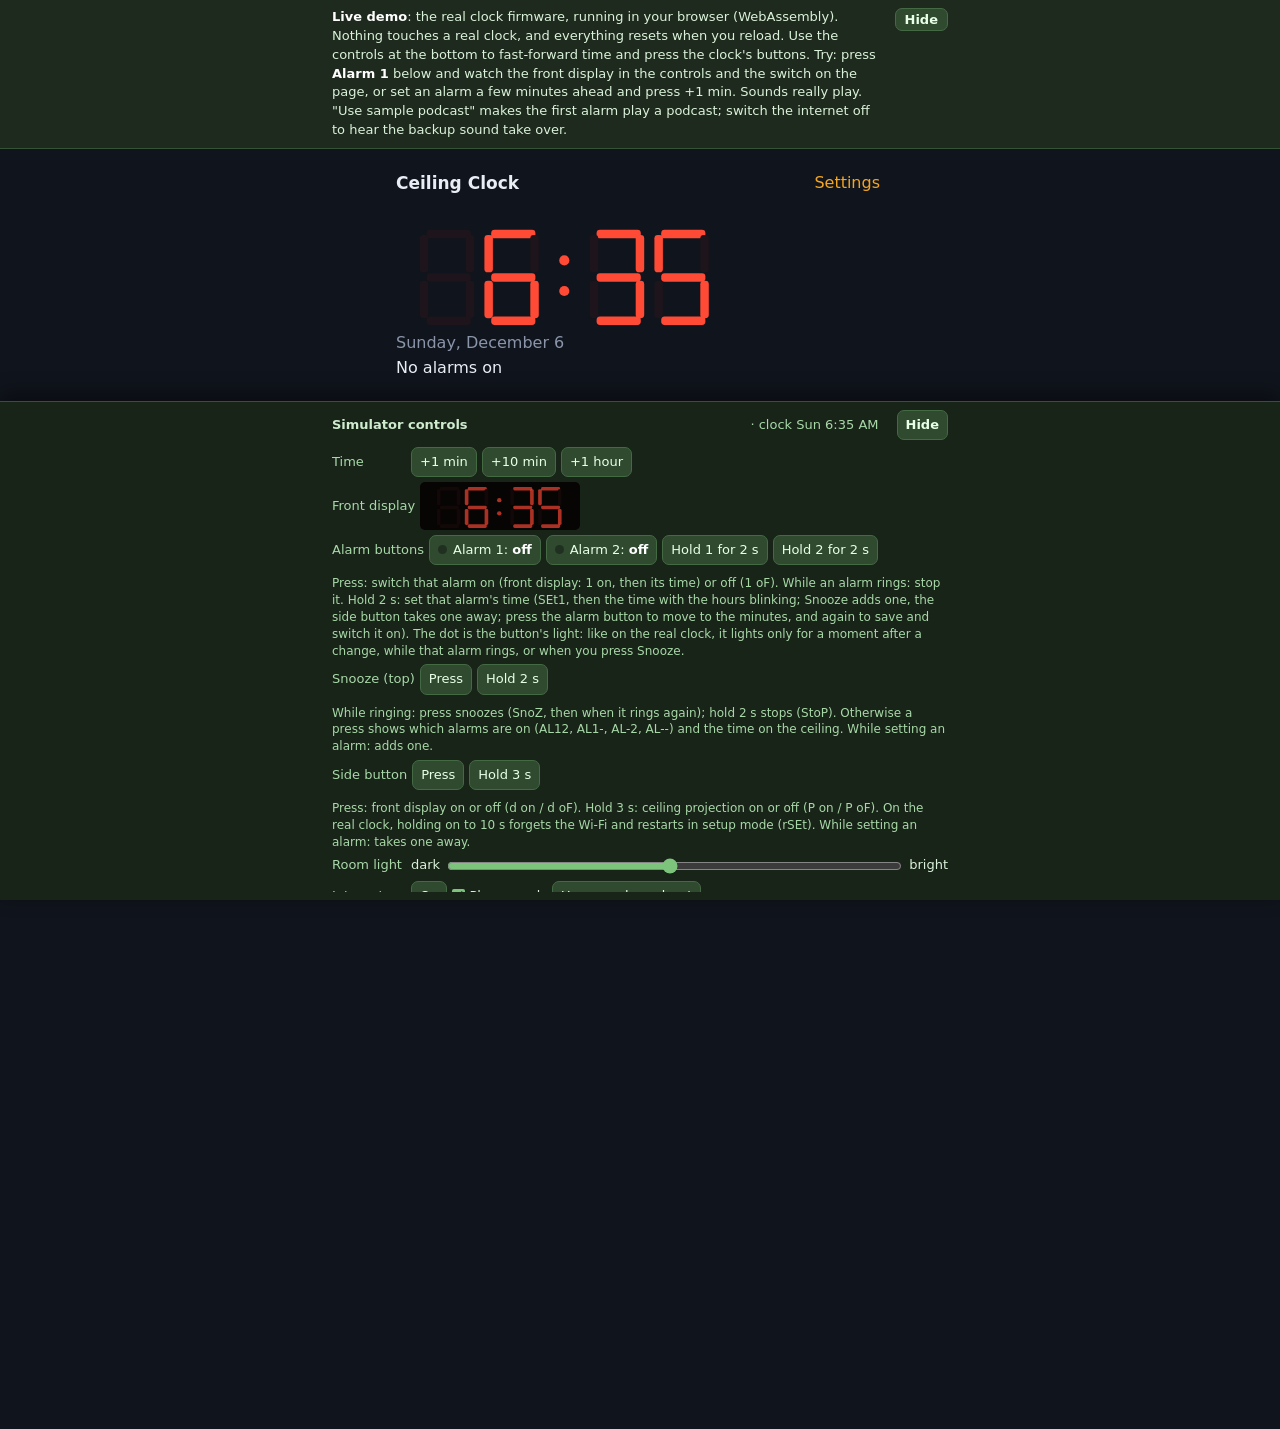
==== docs/demo/index.html @ aa8896cd "Firmware 2.4.0: set an alarm's time from the clock's buttons Hold an alarm button 2 s: "SEt1", then " ====
<!DOCTYPE html>
<html lang="en"><head><meta charset="utf-8">
<meta name="viewport" content="width=device-width,initial-scale=1,viewport-fit=cover">
<meta name="theme-color" content="#10141c">
<meta name="color-scheme" content="dark">
<meta name="darkreader-lock">
<title>Ceiling Clock (live demo)</title>
<style>
:root{color-scheme:dark;--bg:#10141c;--grp:#192030;--line:#273046;--fg:#e9edf4;--mut:#8b95aa;--on:#f5a524;--led:#ff4a35;--bad:#ff6b6b;--r:14px}
*{box-sizing:border-box}html{-webkit-text-size-adjust:100%}
body{margin:0;background:var(--bg);color:var(--fg);font:16px/1.45 system-ui,-apple-system,"Segoe UI",Roboto,sans-serif}
main{max-width:520px;margin:auto;padding:12px 16px 40px}
button,input,select{font:inherit;color:inherit}
button{cursor:pointer}
:focus-visible{outline:2px solid var(--on);outline-offset:2px}
[hidden]{display:none!important}
.top{display:flex;align-items:center;justify-content:space-between;min-height:44px}
.top h1{font-size:17px;font-weight:600;margin:0}
.link{background:none;border:0;color:var(--on);padding:10px 4px;font-size:16px}
.back{padding-left:0}
h2{font-size:15px;font-weight:500;color:var(--mut);margin:26px 4px 8px}
.grp{background:var(--grp);border-radius:var(--r);overflow:hidden}
.row{display:flex;align-items:center;gap:12px;padding:12px 16px;min-height:52px;border-top:1px solid var(--line)}
.row:first-child{border-top:0}
.row .grow{flex:1;min-width:0}
.row small{display:block;color:var(--mut);font-size:13px;margin-top:1px}
.tap{width:100%;text-align:left;background:none;border:0;border-top:1px solid var(--line)}
.grp>.tap:first-child{border-top:0}
.tap:active{background:#1f2738}
.note{color:var(--mut);font-size:13px;margin:8px 4px 0}
/* switch */
.sw{position:relative;width:51px;height:31px;flex:none}
.sw input{position:absolute;inset:0;opacity:0;margin:0;cursor:pointer;z-index:1}
.sw i{position:absolute;inset:0;border-radius:31px;background:#3a4357;transition:background .15s}
.sw i::after{content:"";position:absolute;left:2px;top:2px;width:27px;height:27px;border-radius:50%;background:#fff;transition:transform .15s}
.sw input:checked+i{background:var(--on)}.sw input:checked+i::after{transform:translateX(20px)}
.sw input:focus-visible+i{outline:2px solid var(--on);outline-offset:2px}
/* hero */
.hero{padding:18px 0 4px}
#face{display:block;width:100%;max-width:340px;height:auto}
#date{color:var(--mut);margin-top:6px}
#nextLine{margin-top:2px}
#warn{color:var(--bad);font-size:14px;margin-top:6px}
/* alarm list */
.al .t{font-size:30px;font-weight:300;font-variant-numeric:tabular-nums;letter-spacing:-.5px;line-height:1.1}
.al .t span{font-size:15px;margin-left:3px;color:var(--mut)}
.al.off .t,.al.off .lbl{color:var(--mut)}
.btn-tag{display:inline-block;font-size:12px;border:1px solid var(--line);border-radius:6px;padding:0 5px;margin-left:6px;color:var(--mut)}
.add{width:100%;margin-top:10px;padding:13px;border:1px dashed var(--line);border-radius:var(--r);background:none;color:var(--on)}
/* ringing */
#ring{background:var(--on);color:#1a1205;border-radius:var(--r);padding:16px;margin-top:10px}
#ring b{display:block;font-size:20px}
#ring .acts{display:flex;gap:10px;margin-top:12px}
#ring button{flex:1;padding:14px;border:0;border-radius:10px;font-weight:600;font-size:17px}
#ring .snz{background:#1a1205;color:var(--on)}#ring .stp{background:#fff3dc;color:#1a1205}
/* editor + settings fields */
input[type=text],input[type=url],input[type=password],select,input[type=time]{background:#0f141e;border:1px solid var(--line);border-radius:10px;padding:9px 10px;min-width:0}
.row input[type=text],.row input[type=url],.row input[type=password]{flex:1}
.row select{max-width:60%}
#eTime{font-size:44px;font-weight:300;padding:6px 10px;width:100%;text-align:center;color-scheme:dark;font-variant-numeric:tabular-nums}
.days{display:flex;gap:6px;justify-content:space-between;width:100%}
.days button{flex:1;aspect-ratio:1;max-width:44px;border-radius:50%;border:1px solid var(--line);background:none;font-size:14px}
.days button.on{background:var(--on);border-color:var(--on);color:#1a1205;font-weight:600}
.chips{display:flex;gap:6px;flex-wrap:wrap;width:100%}
.chips button{flex:1;border:1px solid var(--line);background:none;border-radius:99px;padding:5px 6px;font-size:13px;color:var(--mut);white-space:nowrap}
.chips button.on{color:var(--fg);border-color:var(--mut)}
input[type=range]{flex:1;accent-color:var(--on);min-width:0}
.val{min-width:40px;text-align:right;color:var(--mut);font-variant-numeric:tabular-nums}
.pbtn{border:0;border-radius:10px;padding:9px 14px;background:#2a3346}
.danger{color:var(--bad)}
details>summary{list-style:none;cursor:pointer;padding:14px 16px;color:var(--on)}
details>summary::-webkit-details-marker{display:none}
details[open]>summary{border-bottom:1px solid var(--line)}
.prev{display:grid;grid-template-columns:1.4fr 1fr;gap:10px;padding:12px 16px}
.prev p{margin:0 0 4px;font-size:13px;color:var(--mut)}
.prev svg{display:block;width:100%;height:auto;border-radius:8px}
#toast{position:fixed;left:50%;bottom:20px;transform:translateX(-50%);background:#000c;color:#fff;padding:8px 14px;border-radius:10px;font-size:14px;opacity:0;transition:opacity .2s;pointer-events:none}
#toast.show{opacity:1}
@media (prefers-reduced-motion:reduce){*{transition:none!important}}
</style></head><body><main>

<!-- ============ home ============ -->
<section id="vHome">
 <div class="top"><h1>Ceiling Clock</h1><button class="link" onclick="go('settings')">Settings</button></div>
 <div id="ring" hidden><b id="ringTxt">Alarm</b><span id="ringSub"></span>
  <div class="acts"><button class="snz" id="bSnz" onclick="act('snooze')">Snooze</button><button class="stp" onclick="act('dismiss')">Stop</button></div></div>
 <div class="hero">
  <svg id="face" viewBox="0 0 200 60" role="img" aria-label="Current time"></svg>
  <div id="date"></div>
  <div id="nextLine"></div>
  <div id="warn" hidden></div>
 </div>
 <h2>Alarms</h2>
 <div class="grp" id="alarms"></div>
 <button class="add" onclick="addAlarm()">Add alarm</button>
 <p class="note">The two alarm buttons on the clock switch alarms 1 and 2 on and off.</p>
 <h2>Displays</h2>
 <div class="grp">
  <div class="row"><div class="grow">Front display<small id="fSub"></small></div><label class="sw"><input type="checkbox" id="tFront" onchange="toggleDisp('front',this.checked)" aria-label="Front display"><i></i></label></div>
  <div class="row"><div class="grow">Ceiling projection<small id="pSub"></small></div><label class="sw"><input type="checkbox" id="tProj" onchange="toggleDisp('proj',this.checked)" aria-label="Ceiling projection"><i></i></label></div>
 </div>
</section>

<!-- ============ one alarm ============ -->
<section id="vAlarm" hidden>
 <div class="top"><button class="link back" onclick="go('')">‹ Alarms</button><button class="link" onclick="go('')">Done</button></div>
 <input type="time" id="eTime" aria-label="Alarm time">
 <p class="note" id="eBtn"></p>
 <h2>Repeat</h2>
 <div class="grp"><div class="row"><div class="days" id="eDays"></div></div>
  <div class="row"><div class="chips" id="eChips"></div></div></div>
 <h2>Alarm</h2>
 <div class="grp">
  <div class="row"><div class="grow">On</div><label class="sw"><input type="checkbox" id="eOn" aria-label="Alarm on"><i></i></label></div>
  <div class="row"><span>Name</span><input type="text" id="eLabel" maxlength="40"></div>
  <div class="row"><span>Sound</span><select id="eSound" class="grow" style="max-width:none"></select></div>
  <input type="file" id="eUp" accept=".mp3,.wav,.m4a,.aac,.flac,.ogg,.opus" hidden>
  <div class="row" id="eStreamRow" hidden><input type="url" id="eStream" placeholder="Paste a radio, MP3 or podcast link"></div>
  <div class="row" id="eBackRow" hidden><div class="grow">Backup sound<small>Rings if the link hasn't started after 25 seconds, or drops out. A podcast plays its newest episode.</small></div><select id="eBack"></select></div>
  <div class="row"><span>Volume</span><input type="range" id="eVol" min="6" max="21"><span class="val" id="eVolV"></span></div>
  <div class="row"><button class="pbtn" id="ePlay">Play</button><button class="pbtn" onclick="act('stop')">Stop</button><span class="grow"></span><button class="pbtn" id="eRing">Ring now</button></div>
 </div>
 <h2>More</h2>
 <div class="grp"><details id="eMore"><summary>Fade-in, snooze, how long it rings</summary>
  <div class="row"><span class="grow">Fade in over</span><select id="eRamp"></select></div>
  <div class="row"><span class="grow">Snooze for</span><select id="eSnooze"></select></div>
  <div class="row"><span class="grow">Stop ringing after</span><select id="eMax"></select></div>
  <div class="row"><div class="grow">Skip the next one<small>Then it carries on as usual</small></div><label class="sw"><input type="checkbox" id="eSkip" aria-label="Skip the next one"><i></i></label></div>
 </details></div>
 <div class="grp" style="margin-top:26px"><button class="row tap danger" onclick="delAlarm()">Delete alarm</button></div>
</section>

<!-- ============ settings ============ -->
<section id="vSettings" hidden>
 <div class="top"><button class="link back" onclick="go('')">‹ Clock</button><h1>Settings</h1><span style="width:60px"></span></div>

 <h2>Displays</h2>
 <div class="grp">
  <div class="row"><span class="grow">Front display</span><select id="sFMode"></select></div>
  <div class="row"><span>Day</span><input type="range" min="0" max="7" id="sFDay"><span class="val" id="sFDayV"></span></div>
  <div class="row"><span>Night</span><input type="range" min="0" max="7" id="sFNight"><span class="val" id="sFNightV"></span></div>
 </div>
 <div class="grp" style="margin-top:12px">
  <div class="row"><span class="grow">Ceiling projection</span><select id="sPMode"></select></div>
  <div class="row"><span>Day</span><input type="range" min="0" max="7" id="sPDay"><span class="val" id="sPDayV"></span></div>
  <div class="row"><span>Night</span><input type="range" min="0" max="7" id="sPNight"><span class="val" id="sPNightV"></span></div>
 </div>
 <div class="grp" style="margin-top:12px">
  <div class="row"><div class="grow">Light up while an alarm rings<small>Even if a display is switched off</small></div><label class="sw"><input type="checkbox" id="sShow" aria-label="Light up while an alarm rings"><i></i></label></div>
 </div>

 <h2>Ceiling picture</h2>
 <div class="grp">
  <div class="prev"><div><p>On the ceiling</p><svg id="ceil" viewBox="0 0 336 192"></svg></div><div><p>Projector display</p><svg id="modSvg" viewBox="0 0 200 60"></svg></div></div>
  <div class="row"><span class="grow">Mirror left to right</span><label class="sw"><input type="checkbox" id="sMx" aria-label="Mirror left to right"><i></i></label></div>
  <div class="row"><span class="grow">Mirror top to bottom</span><label class="sw"><input type="checkbox" id="sMy" aria-label="Mirror top to bottom"><i></i></label></div>
  <div class="row"><span class="grow">Turn upside down</span><label class="sw"><input type="checkbox" id="sUd" aria-label="Turn upside down"><i></i></label></div>
  <button class="row tap" onclick="act('peek')" style="color:var(--on)">Show the ceiling time for 15 seconds</button>
 </div>
 <p class="note">The lens and mirror flip the picture. Change these until the time reads right from your pillow.</p>

 <h2>Night</h2>
 <div class="grp">
  <div class="row"><span class="grow">From</span><input type="time" id="sNStart"></div>
  <div class="row"><span class="grow">Until</span><input type="time" id="sNEnd"></div>
  <div class="row"><div class="grow">Also when the room is dark<small id="sLdrNow"></small></div><label class="sw"><input type="checkbox" id="sLdr" aria-label="Also when the room is dark"><i></i></label></div>
  <div class="row" id="sLdrRow"><span>Dark below</span><input type="range" min="0" max="4095" step="25" id="sLdrT"><span class="val" id="sLdrTV"></span></div>
 </div>
 <p class="note">At night the displays and the alarm buttons' lights use their night brightness.</p>

 <h2>Sounds</h2>
 <div class="grp" id="sounds"></div>
 <div class="grp" style="margin-top:12px"><label class="row tap" style="color:var(--on);cursor:pointer">Upload a sound (MP3 or WAV)<input type="file" id="upfile" accept=".mp3,.wav,.m4a,.aac,.flac,.ogg,.opus" hidden onchange="upload()"></label></div>
 <p class="note" id="fs"></p>

 <h2>Time</h2>
 <div class="grp">
  <div class="row"><span class="grow">24-hour clock</span><label class="sw"><input type="checkbox" id="sH24" aria-label="24-hour clock"><i></i></label></div>
  <div class="row"><span>Time zone</span><select id="sTz" class="grow"></select></div>
  <div class="row" id="sTzRow" hidden><input type="text" id="sTzCustom" placeholder="POSIX time zone, e.g. CST6CDT,M3.2.0,M11.1.0"></div>
  <div class="row"><span>Time server</span><input type="text" id="sNtp"></div>
  <button class="row tap" onclick="act('resync').then(()=>toast('Syncing time'))" style="color:var(--on)">Sync the time now</button>
 </div>

 <h2>Buttons on the clock</h2>
 <div class="grp">
  <div class="row"><div class="grow">Alarm 1 and Alarm 2<small>Press: switch that alarm on (the front display shows "1 on", then its time, and the button lights for a moment) or off ("1 oF", two blinks). While an alarm rings, either one stops it. Hold 2 s to set that alarm's time: "SEt1", then the time (24-hour) with the hours blinking. Snooze adds one, the side button takes one away (hold to go faster). Press the alarm button to move to the minutes, and again to save; that also switches the alarm on. Leave it 30 s to keep the old time ("CAnC").</small></div></div>
  <div class="row"><div class="grow">Snooze (top)<small>While ringing: press to snooze ("SnoZ", then when it rings again); hold 2 s to stop ("StoP"). Otherwise: shows which alarms are on ("AL12" both, "AL1-" only alarm 1, "AL--" none), lights their buttons, and shows the time on the ceiling for 15 s. While setting an alarm: adds one.</small></div></div>
  <div class="row"><div class="grow">Side button<small>Press: front display on or off ("d on" / "d oF"). Hold 3 s: ceiling projection on or off ("P on" / "P oF"). Keep holding to 10 s: forget the Wi-Fi and restart in setup mode ("rSEt"). While setting an alarm: takes one away.</small></div></div>
  <div class="row"><div class="grow">Messages<small>Changes made on this page show on the front display too, so the clock always says what just happened.</small></div></div>
 </div>

 <h2>Security and updates</h2>
 <div class="grp">
  <div class="row"><span>Password</span><input type="password" id="sPw" placeholder="None" autocomplete="new-password"></div>
  <label class="row tap" style="color:var(--on);cursor:pointer">Update firmware (.bin file)<input type="file" id="fwfile" accept=".bin" hidden onchange="fwUpdate()"></label>
 </div>
 <p class="note">With a password set, the page asks for user name admin and that password.</p>
 <p class="note" id="sys"></p>
</section>
</main><div id="toast" role="status"></div>
<script src="sim.js?v=15"></script>
<script>
const $=id=>document.getElementById(id);let C=null,S=[],ST=null,cur=-1;
const DN=['S','M','T','W','T','F','S'],DNL=['Sun','Mon','Tue','Wed','Thu','Fri','Sat'];
const MODES=[[0,'Always'],[2,'Only at night'],[3,'Only in daytime'],[1,'Off']];
const TZ=[['Eastern (US)','EST5EDT,M3.2.0,M11.1.0'],['Central (US)','CST6CDT,M3.2.0,M11.1.0'],['Mountain (US)','MST7MDT,M3.2.0,M11.1.0'],['Arizona','MST7'],
 ['Pacific (US)','PST8PDT,M3.2.0,M11.1.0'],['Alaska','AKST9AKDT,M3.2.0,M11.1.0'],['Hawaii','HST10'],['UK and Ireland','GMT0BST,M3.5.0/1,M10.5.0'],
 ['Central Europe','CET-1CEST,M3.5.0,M10.5.0/3'],['Eastern Europe','EET-2EEST,M3.5.0/3,M10.5.0/4'],['UTC','UTC0']];
let tt;const toast=t=>{const e=$('toast');e.textContent=t;e.classList.add('show');clearTimeout(tt);tt=setTimeout(()=>e.classList.remove('show'),2200)};
const hm=m=>String(Math.floor(m/60)).padStart(2,'0')+':'+String(m%60).padStart(2,'0');
const mh=s=>{const[a,b]=(s||'0:0').split(':');return(+a)*60+(+b)};
const esc=s=>String(s).replace(/[&<>"]/g,c=>({'&':'&amp;','<':'&lt;','>':'&gt;','"':'&quot;'}[c]));
async function act(d,extra=''){await fetch('/api/action?do='+d+extra,{method:'POST'});poll()}
function clock12(h,m){if(C&&C.hour24)return[hm(h*60+m),''];return[(h%12||12)+':'+String(m).padStart(2,'0'),h<12?'AM':'PM']}
function fmtWhen(ep){const d=new Date(ep*1000),n=new Date(ST?ST.now*1000:Date.now()),t=clock12(d.getHours(),d.getMinutes()).join(' ').trim();
 const days=Math.round((new Date(d.getFullYear(),d.getMonth(),d.getDate())-new Date(n.getFullYear(),n.getMonth(),n.getDate()))/864e5);
 return (days==0?'today':days==1?'tomorrow':DNL[d.getDay()])+' at '+t}
function daysText(a){const d=a.days;if(!d)return'Once';if(d==127)return'Every day';if(d==62)return'Weekdays';if(d==65)return'Weekends';
 return DNL.filter((_,b)=>d>>b&1).join(', ')}

// ---- 7-segment drawing (TM1637 bit order; bit 0x80 of digit 1 is the colon)
const SEG=[0x3F,0x06,0x5B,0x4F,0x66,0x6D,0x7D,0x07,0x7F,0x6F];
function segDigit(x,m,col,off){const P=[[4,0,26,5],[27,3,5,22],[27,30,5,22],[4,51,26,5],[0,30,5,22],[0,3,5,22],[4,25.5,26,5]];
 return P.map((p,i)=>`<rect x="${x+p[0]}" y="${4+p[1]}" width="${p[2]}" height="${p[3]}" rx="2" fill="${(m>>i)&1?col:off}"/>`).join('')}
function segs4(g,col,off,bg){return `<rect width="200" height="60" rx="6" fill="${bg}"/>`+segDigit(14,g[0],col,off)+segDigit(52,g[1],col,off)+
 `<circle cx="99" cy="22" r="3" fill="${g[1]&0x80?col:off}"/><circle cx="99" cy="40" r="3" fill="${g[1]&0x80?col:off}"/>`+segDigit(114,g[2],col,off)+segDigit(152,g[3],col,off)}
function timeSegs(s){if(!s.timeValid)return[0x40,0xC0,0x40,0x40];const d=new Date(s.now*1000);let h=d.getHours(),m=d.getMinutes();const h24=C&&C.hour24;
 if(!h24){h%=12;if(!h)h=12}return[(h24||h>=10)?SEG[Math.floor(h/10)]:0,SEG[h%10]|0x80,SEG[Math.floor(m/10)],SEG[m%10]]}
function drawCeil(s){const lv=s.live||{},on=lv.projOn,a=0.3+0.7*(lv.projBright||0)/7,col=`rgba(255,74,53,${a})`;
 const t=(lv.timeSegs||[0,0,0,0]).slice();if(s.timeValid)t[1]|=0x80;
 $('ceil').innerHTML='<rect width="336" height="192" rx="8" fill="#07090e"/>'+(on?`<g transform="translate(18,46) scale(1.5)" style="filter:blur(1.2px)">${segs4(t,col,'rgba(0,0,0,0)','rgba(0,0,0,0)')}</g>`:
  '<text x="168" y="100" fill="#4a5266" font-size="16" text-anchor="middle" font-family="system-ui">Projection off</text>');
 $('modSvg').innerHTML=segs4(on?(lv.projSegs||[0,0,0,0]):[0,0,0,0],`rgba(255,74,53,${a})`,'#2a0f0d','#0b0708')}

// ---- screens
function go(v){location.hash=v}
function route(){const h=location.hash.slice(1);const m=h.match(/^alarm\/(\d+)$/);
 $('vHome').hidden=!!h;$('vSettings').hidden=h!='settings';$('vAlarm').hidden=!m;
 if(m&&C&&C.alarms[+m[1]]){cur=+m[1];fillEditor()}else{cur=-1;if(m)go('')}
 if(h=='settings'&&C)fillSettings();if(!h&&C)renderHome();window.scrollTo(0,0)}
window.addEventListener('hashchange',route);

// ---- saving: every change goes to the clock a moment later
let saveT=null,busy=0;
function saveSoon(){clearTimeout(saveT);saveT=setTimeout(saveNow,400)}
async function saveNow(){clearTimeout(saveT);saveT=null;busy++;
 try{const r=await fetch('/api/config',{method:'POST',headers:{'Content-Type':'application/json'},body:JSON.stringify(C)});
  if(!r.ok){toast('Not saved: the clock didn\'t answer');return}
  const n=await r.json();if(!saveT&&busy==1)C=n;toast('Saved')}
 catch(e){toast('Not saved: the clock didn\'t answer')}finally{busy--}}

// ---- home
function renderHome(){
 $('alarms').innerHTML=C.alarms.map((a,i)=>{const[t,ap]=clock12(a.hour,a.minute);
  return `<div class="row al ${a.enabled?'':'off'}"><button class="grow" style="background:none;border:0;text-align:left;padding:0" onclick="go('alarm/${i}')" aria-label="Edit ${esc(a.label)}">
  <div class="t">${t}<span>${ap}</span></div><small class="lbl">${a.label&&a.label!='Alarm'&&a.label!=daysText(a)?esc(a.label)+' · ':''}${daysText(a)}${a.skipNext&&a.enabled?' · skipping the next one':''}${i<2?`<span class="btn-tag">button ${i+1}</span>`:''}</small></button>
  <label class="sw"><input type="checkbox" ${a.enabled?'checked':''} onchange="setOn(${i},this.checked)" aria-label="${esc(a.label)} on"><i></i></label></div>`}).join('')
  ||'<div class="row"><span class="grow" style="color:var(--mut)">No alarms yet.</span></div>';
 dispRow('front','tFront','fSub');dispRow('proj','tProj','pSub')}
function dispRow(k,id,sub){const m=C[k].mode;$(id).checked=m!=1;$(sub).textContent=MODES.find(x=>x[0]==m)[1]}
function setOn(i,v){C.alarms[i].enabled=v;if(v)C.alarms[i].skipNext=false;renderHome();saveNow()}
async function toggleDisp(k,v){const m=C[k].mode;if((m!=1)!=v){await act(k=='front'?'front':'proj');C=await(await fetch('/api/config')).json();renderHome()}}
function addAlarm(){if(C.alarms.length>=8)return toast('The clock holds up to 8 alarms');
 C.alarms.push({enabled:true,hour:7,minute:0,days:62,skipNext:false,label:'Alarm',sound:'/sounds/beep.wav',stream:'',volume:12,rampSec:60,snoozeMin:9,maxRingMin:30});
 saveNow();go('alarm/'+(C.alarms.length-1))}

// ---- alarm editor
const RAMP=[[0,'No fade-in'],[30,'30 seconds'],[60,'1 minute'],[120,'2 minutes'],[300,'5 minutes'],[600,'10 minutes']];
const SNZ=[5,7,9,10,15,20,30].map(m=>[m,m+' minutes']),MAXR=[[5,'5 minutes'],[10,'10 minutes'],[15,'15 minutes'],[30,'30 minutes'],[60,'1 hour']];
function opts(list,val){if(!list.some(x=>x[0]==val))list=[...list,[val,val+'']].sort((a,b)=>a[0]-b[0]);return list.map(x=>`<option value="${x[0]}" ${x[0]==val?'selected':''}>${x[1]}</option>`).join('')}
const STREAM='stream:',UPLOAD='upload:',UPOPT=`<option value="upload:">Upload a sound…</option>`;let streamMode=false,lastStream='',upFor=null;
function soundOpts(sel){return S.map(x=>`<option ${x.path==sel?'selected':''} value="${esc(x.path)}">${esc(x.path.replace('/sounds/','').replace(/\.[^.]+$/,''))}</option>`).join('')}
function fillEditor(){const a=C.alarms[cur];
 $('eTime').value=hm(a.hour*60+a.minute);$('eOn').checked=a.enabled;$('eLabel').value=a.label;
 streamMode=!!a.stream;lastStream=a.stream||'';
 $('eSound').innerHTML=soundOpts(streamMode?'':a.sound)+`<option value="${STREAM}" ${streamMode?'selected':''}>Internet radio or podcast…</option>`+UPOPT;
 $('eBack').innerHTML=soundOpts(a.sound)+UPOPT;showStream();$('eVol').value=a.volume;$('eVolV').textContent=Math.round(a.volume/21*100)+'%';
 $('eStream').value=a.stream||'';
 $('eRamp').innerHTML=opts(RAMP,a.rampSec);$('eSnooze').innerHTML=opts(SNZ,a.snoozeMin);$('eMax').innerHTML=opts(MAXR,a.maxRingMin);
 $('eSkip').checked=a.skipNext;$('eMore').open=false;
 $('eBtn').textContent=cur<2?'Alarm button '+(cur+1)+' on the clock switches this alarm on and off.':'';
 drawDays()}
function drawDays(){const a=C.alarms[cur];
 $('eDays').innerHTML=DN.map((n,b)=>`<button class="${a.days>>b&1?'on':''}" aria-pressed="${!!(a.days>>b&1)}" aria-label="${DNL[b]}" onclick="C.alarms[cur].days^=${1<<b};drawDays();saveSoon()">${n}</button>`).join('');
 $('eChips').innerHTML=[[62,'Weekdays'],[65,'Weekends'],[127,'Every day'],[0,'Once']].map(([d,n])=>`<button class="${a.days==d?'on':''}" onclick="C.alarms[cur].days=${d};drawDays();saveSoon()">${n}</button>`).join('')}
function ed(id,fn,ev='change'){$(id).addEventListener(ev,e=>{if(cur<0)return;fn(C.alarms[cur],e.target);saveSoon()})}
ed('eTime',(a,t)=>{const m=mh(t.value);a.hour=Math.floor(m/60);a.minute=m%60});
ed('eOn',(a,t)=>{a.enabled=t.checked});
ed('eLabel',(a,t)=>{a.label=t.value.trim()||'Alarm'});
function showStream(){$('eStreamRow').hidden=!streamMode;$('eBackRow').hidden=!streamMode}
// "Internet radio or podcast" in the Sound list: the link plays, and the sound file becomes the backup
ed('eSound',(a,t)=>{if(t.value==UPLOAD)return pickUpload('eSound');if(t.value==STREAM){streamMode=true;a.stream=lastStream;$('eStream').value=lastStream;showStream();if(!lastStream)$('eStream').focus()}
 else{streamMode=false;if(a.stream)lastStream=a.stream;a.stream='';a.sound=t.value;$('eBack').value=t.value;showStream()}});
ed('eBack',(a,t)=>{if(t.value==UPLOAD)return pickUpload('eBack');a.sound=t.value});
// "Upload a sound…" in either list: pick a file, send it to the clock, and use it there
function pickUpload(id){upFor=id;const a=C.alarms[cur];$(id).value=id=='eSound'&&streamMode?STREAM:a.sound;$('eUp').value='';$('eUp').click()}
$('eUp').addEventListener('change',async()=>{const f=$('eUp').files[0];if(!f||cur<0)return;const fd=new FormData();fd.append('file',f,f.name);toast('Uploading '+f.name+'…');
 const before=new Set(S.map(x=>x.path));const r=await fetch('/api/sounds',{method:'POST',body:fd});if(!r.ok){toast(await r.text());return}
 await loadSounds();const n=S.find(x=>!before.has(x.path))||S.find(x=>x.path.endsWith('/'+f.name));if(!n){toast('Uploaded, but it isn\'t in the list');return}
 const a=C.alarms[cur];a.sound=n.path;if(upFor=='eSound'){streamMode=false;if(a.stream)lastStream=a.stream;a.stream=''}
 fillEditor();toast('Uploaded '+f.name);saveSoon()});
ed('eVol',(a,t)=>{a.volume=+t.value;$('eVolV').textContent=Math.round(a.volume/21*100)+'%'},'input');
ed('eStream',(a,t)=>{a.stream=t.value.trim();lastStream=a.stream});
ed('eRamp',(a,t)=>{a.rampSec=+t.value});ed('eSnooze',(a,t)=>{a.snoozeMin=+t.value});ed('eMax',(a,t)=>{a.maxRingMin=+t.value});
ed('eSkip',(a,t)=>{a.skipNext=t.checked});
$('ePlay').onclick=()=>{const a=C.alarms[cur];act('test',(a.stream?'&stream='+encodeURIComponent(a.stream):'&sound='+encodeURIComponent(a.sound))+'&vol='+a.volume)};
$('eRing').onclick=async()=>{await saveNow();act('ring','&id='+cur)};
async function delAlarm(){if(!confirm('Delete this alarm?'))return;C.alarms.splice(cur,1);cur=-1;await saveNow();go('')}

// ---- settings
function fillSettings(){const mo=MODES.map(x=>`<option value="${x[0]}">${x[1]}</option>`).join('');
 $('sFMode').innerHTML=mo;$('sPMode').innerHTML=mo;$('sFMode').value=C.front.mode;$('sPMode').value=C.proj.mode;
 for(const[id,v]of[['sFDay',C.front.dayBright],['sFNight',C.front.nightBright],['sPDay',C.proj.dayBright],['sPNight',C.proj.nightBright]]){$(id).value=v;$(id+'V').textContent=v}
 $('sShow').checked=C.showOnAlarm;$('sMx').checked=C.projMirrorX;$('sMy').checked=C.projMirrorY;$('sUd').checked=C.projUpsideDown;
 $('sNStart').value=hm(C.nightStart);$('sNEnd').value=hm(C.nightEnd);$('sLdr').checked=C.useLdr;$('sLdrT').value=C.ldrThreshold;$('sLdrTV').textContent=C.ldrThreshold;$('sLdrRow').hidden=!C.useLdr;
 $('sH24').checked=C.hour24;$('sNtp').value=C.ntp;$('sPw').value=C.webPassword||'';
 const known=TZ.some(z=>z[1]==C.tz);$('sTz').innerHTML=TZ.map(z=>`<option value="${z[1]}">${z[0]}</option>`).join('')+'<option value="">Other…</option>';
 $('sTz').value=known?C.tz:'';$('sTzRow').hidden=known;$('sTzCustom').value=C.tz;renderSounds()}
function st(id,fn,ev='change'){$(id).addEventListener(ev,e=>{fn(e.target);saveSoon()})}
st('sFMode',t=>C.front.mode=+t.value);st('sPMode',t=>C.proj.mode=+t.value);
for(const[id,k,f]of[['sFDay','front','dayBright'],['sFNight','front','nightBright'],['sPDay','proj','dayBright'],['sPNight','proj','nightBright']])
 st(id,t=>{C[k][f]=+t.value;$(id+'V').textContent=t.value},'input');
st('sShow',t=>C.showOnAlarm=t.checked);st('sMx',t=>C.projMirrorX=t.checked);st('sMy',t=>C.projMirrorY=t.checked);st('sUd',t=>C.projUpsideDown=t.checked);
st('sNStart',t=>C.nightStart=mh(t.value));st('sNEnd',t=>C.nightEnd=mh(t.value));
st('sLdr',t=>{C.useLdr=t.checked;$('sLdrRow').hidden=!t.checked});st('sLdrT',t=>{C.ldrThreshold=+t.value;$('sLdrTV').textContent=t.value},'input');
st('sH24',t=>C.hour24=t.checked);st('sNtp',t=>C.ntp=t.value.trim()||'pool.ntp.org');st('sPw',t=>C.webPassword=t.value);
st('sTz',t=>{$('sTzRow').hidden=!!t.value;if(t.value)C.tz=t.value});st('sTzCustom',t=>{if(t.value.trim())C.tz=t.value.trim()});
function renderSounds(){$('sounds').innerHTML=S.map(x=>{const n=x.path.replace('/sounds/','');return `<div class="row"><div class="grow">${esc(n.replace(/\.[^.]+$/,''))}<small>${(x.size/1024).toFixed(0)} KB</small></div>
 <button class="pbtn" onclick="act('test','&vol=12&sound='+encodeURIComponent('${esc(x.path)}'))">Play</button><button class="pbtn" onclick="act('stop')">Stop</button>
 ${n=='beep.wav'?'':`<button class="pbtn danger" onclick="delSound('${esc(n)}')" aria-label="Delete ${esc(n)}">Delete</button>`}</div>`}).join('')}
async function loadSounds(){S=await(await fetch('/api/sounds')).json()}
async function upload(){const f=$('upfile').files[0];if(!f)return;const fd=new FormData();fd.append('file',f,f.name);toast('Uploading '+f.name+'…');
 const r=await fetch('/api/sounds',{method:'POST',body:fd});toast(r.ok?'Uploaded '+f.name:await r.text());$('upfile').value='';await loadSounds();renderSounds()}
async function delSound(n){if(!confirm('Delete '+n+'?'))return;await fetch('/api/sounds/delete?name='+encodeURIComponent(n),{method:'POST'});await loadSounds();renderSounds()}
async function fwUpdate(){const f=$('fwfile').files[0];if(!f)return;if(!confirm('Update the clock with '+f.name+'? It restarts afterwards.'))return;
 const fd=new FormData();fd.append('fw',f,f.name);toast('Updating, keep the clock plugged in…');const r=await fetch('/update',{method:'POST',body:fd});toast(await r.text());$('fwfile').value=''}

// ---- live state, once a second
async function poll(){try{const s=await(await fetch('/api/state')).json();ST=s;
 $('face').innerHTML=segs4(timeSegs(s),'#ff4a35','#1d151b','rgba(0,0,0,0)');
 const d=new Date(s.now*1000);$('date').textContent=s.timeValid?d.toLocaleDateString([], {weekday:'long',month:'long',day:'numeric'}):'Waiting for the time';
 $('nextLine').textContent=s.nextAt?'Next alarm '+fmtWhen(s.nextAt):'No alarms on';
 const ago=s.lastSync?(s.now-s.lastSync)/60:null,w=!s.timeValid?'The clock doesn\'t know the time yet. Check its Wi-Fi.':ago===null||ago>180?'The time hasn\'t synced for a while. Check the Wi-Fi.':'';
 $('warn').hidden=!w;$('warn').textContent=w;
 $('ring').hidden=s.ring=='idle';$('bSnz').hidden=s.ring!='ringing';
 $('ringTxt').textContent=s.ring=='ringing'?(s.ringLabel||'Alarm'):'Snoozed';
 $('ringSub').textContent=s.ring=='snoozed'?'Rings again '+fmtWhen(s.snoozeUntil):s.source=='stream'&&s.stream&&s.stream.title?s.stream.title:'';
 if(C&&typeof s.alarmsOn=='number'&&!saveT&&!busy){let ch=false;C.alarms.forEach((a,i)=>{const on=!!(s.alarmsOn>>i&1);if(a.enabled!=on){a.enabled=on;ch=true}});
  for(const k of['front','proj'])if(typeof s[k+'Mode']=='number'&&C[k].mode!=s[k+'Mode']){C[k].mode=s[k+'Mode'];ch=true;if(!$('vSettings').hidden)$(k=='front'?'sFMode':'sPMode').value=C[k].mode}
  if(ch){if(!$('vHome').hidden)renderHome();if(cur>=0)$('eOn').checked=C.alarms[cur].enabled}}
 if(!$('vSettings').hidden){drawCeil(s);$('sLdrNow').textContent='Light sensor reads '+s.ldr+' now (0 is dark)';
  $('fs').textContent='Storage: '+(s.fsUsed/1048576).toFixed(1)+' of '+(s.fsTotal/1048576).toFixed(1)+' MB used';
  const ago2=s.lastSync?Math.round((s.now-s.lastSync)/60):null;
  $('sys').textContent='Firmware '+s.fw+(s.fwBuild?', built '+s.fwBuild:'')+'. IP '+s.ip+', Wi-Fi '+s.rssi+' dBm. Time '+(ago2===null?'not synced yet':'synced '+(ago2<1?'just now':ago2+' min ago'))+(s.rtc?', backup clock fitted.':', no backup clock.')}
}catch(e){}}
async function load(){C=await(await fetch('/api/config')).json();await loadSounds();route()}
load().then(poll);setInterval(poll,1000);
</script></body></html>
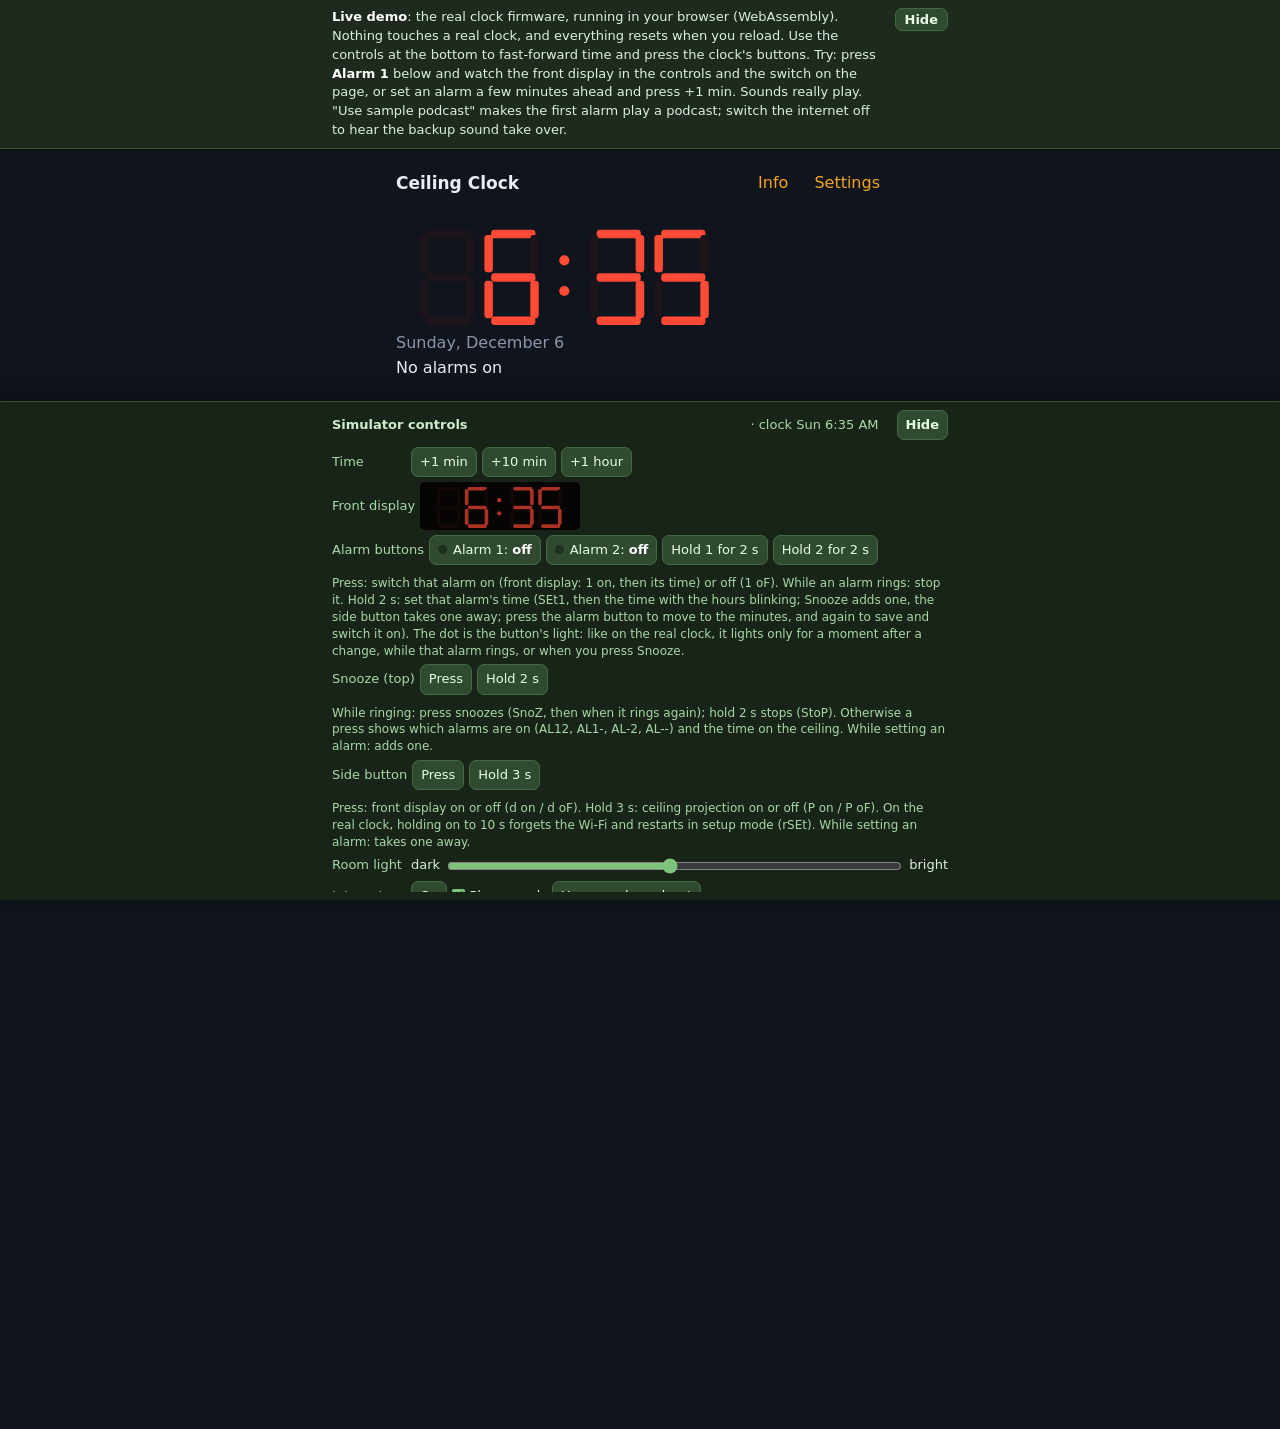
==== commit 34b72a11: "Firmware 2.8.1: Info page; firmware upload recovers from a cut-off try The buttons guide and the Sys" ====
--- a/docs/demo/index.html
+++ b/docs/demo/index.html
@@ -17,6 +17,7 @@
 .top{display:flex;align-items:center;justify-content:space-between;min-height:44px}
 .top h1{font-size:17px;font-weight:600;margin:0}
 .link{background:none;border:0;color:var(--on);padding:10px 4px;font-size:16px}
+.links{display:flex;gap:18px}
 .back{padding-left:0}
 h2{font-size:15px;font-weight:500;color:var(--mut);margin:26px 4px 8px}
 .grp{background:var(--grp);border-radius:var(--r);overflow:hidden}
@@ -39,7 +40,7 @@
 .hero{padding:18px 0 4px}
 #face{display:block;width:100%;max-width:340px;height:auto}
 #date{color:var(--mut);margin-top:6px}
-#nextLine{margin-top:2px}
+#nextLine{margin-top:2px}#batLine{margin-top:2px;color:var(--mut);font-size:14px}
 #warn{color:var(--bad);font-size:14px;margin-top:6px}
 /* alarm list */
 .al .t{font-size:30px;font-weight:300;font-variant-numeric:tabular-nums;letter-spacing:-.5px;line-height:1.1}
@@ -81,13 +82,14 @@
 
 <!-- ============ home ============ -->
 <section id="vHome">
- <div class="top"><h1>Ceiling Clock</h1><button class="link" onclick="go('settings')">Settings</button></div>
+ <div class="top"><h1>Ceiling Clock</h1><span class="links"><button class="link" onclick="go('info')">Info</button><button class="link" onclick="go('settings')">Settings</button></span></div>
  <div id="ring" hidden><b id="ringTxt">Alarm</b><span id="ringSub"></span>
   <div class="acts"><button class="snz" id="bSnz" onclick="act('snooze')">Snooze</button><button class="stp" onclick="act('dismiss')">Stop</button></div></div>
  <div class="hero">
   <svg id="face" viewBox="0 0 200 60" role="img" aria-label="Current time"></svg>
   <div id="date"></div>
   <div id="nextLine"></div>
+  <div id="batLine" hidden></div>
   <div id="warn" hidden></div>
  </div>
  <h2>Alarms</h2>
@@ -115,8 +117,8 @@
   <div class="row"><span>Name</span><input type="text" id="eLabel" maxlength="40"></div>
   <div class="row"><span>Sound</span><select id="eSound" class="grow" style="max-width:none"></select></div>
   <input type="file" id="eUp" accept=".mp3,.wav,.m4a,.aac,.flac,.ogg,.opus" hidden>
-  <div class="row" id="eStreamRow" hidden><input type="url" id="eStream" placeholder="Paste a radio, MP3 or podcast link"></div>
-  <div class="row" id="eBackRow" hidden><div class="grow">Backup sound<small>Rings if the link hasn't started after 25 seconds, or drops out. A podcast plays its newest episode.</small></div><select id="eBack"></select></div>
+  <div class="row" id="eStreamRow" hidden><div class="grow"><input type="url" id="eStream" placeholder="Paste a radio, MP3 or podcast feed link" style="width:100%"><small id="eFeed"></small></div></div>
+  <div class="row" id="eBackRow" hidden><div class="grow">Backup sound<small>Rings if the link hasn't started after 25 seconds, or drops out. A podcast feed plays its newest episode, looked up every hour.</small></div><select id="eBack"></select></div>
   <div class="row"><span>Volume</span><input type="range" id="eVol" min="6" max="21"><span class="val" id="eVolV"></span></div>
   <div class="row"><button class="pbtn" id="ePlay">Play</button><button class="pbtn" onclick="act('stop')">Stop</button><span class="grow"></span><button class="pbtn" id="eRing">Ring now</button></div>
  </div>
@@ -182,6 +184,26 @@
   <button class="row tap" onclick="act('resync').then(()=>toast('Syncing time'))" style="color:var(--on)">Sync the time now</button>
  </div>
 
+
+ <h2>Battery</h2>
+ <div class="grp">
+  <div class="row"><div class="grow" id="sBatNow">No battery base found</div></div>
+  <div class="row"><span>Charge to</span><input type="range" min="50" max="100" step="5" id="sChg"><span class="val" id="sChgV"></span></div>
+ </div>
+ <p class="note">Charging stops here and starts again 3 points below, which is easier on the battery than keeping it full. 80% runs the clock for a few days; set 100% before a storm. On battery both displays use their night brightness.</p>
+
+ <h2>Security and updates</h2>
+ <div class="grp">
+  <div class="row"><span>Password</span><input type="password" id="sPw" placeholder="None" autocomplete="new-password"></div>
+  <div class="row"><div class="grow">Trusted computers<small>These don't need the password; every other phone or computer does. They're known by their address on your home network, so give each one a fixed address in your router.</small></div></div>
+  <div id="sTrust"></div>
+  <button class="row tap" id="sTrustMe" onclick="trustMe()" style="color:var(--on)" hidden></button>
+  <label class="row tap" style="color:var(--on);cursor:pointer">Update firmware (.bin file)<input type="file" id="fwfile" accept=".bin" hidden onchange="fwUpdate()"></label>
+ </div>
+ <p class="note">With a password set, the page asks for user name admin and that password, except on a trusted computer.</p>
+</section>
+<section id="vInfo" hidden>
+ <div class="top"><button class="link back" onclick="go('')">‹ Clock</button><h1>Info</h1><span style="width:60px"></span></div>
  <h2>Buttons on the clock</h2>
  <div class="grp">
   <div class="row"><div class="grow">Alarm 1 and Alarm 2<small>Press: switch that alarm on (the front display shows "1 on", then its time, and the button lights for a moment) or off ("1 oF", two blinks). While an alarm rings, either one stops it. Hold 2 s to set that alarm's time: "SEt1", then the time (24-hour) with the hours blinking. Snooze adds one, the side button takes one away (hold to go faster). Press the alarm button to move to the minutes, and again to save; that also switches the alarm on. Leave it 30 s to keep the old time ("CAnC").</small></div></div>
@@ -189,17 +211,20 @@
   <div class="row"><div class="grow">Side button<small>Press: front display on or off ("d on" / "d oF"). Hold 3 s: ceiling projection on or off ("P on" / "P oF"). Keep holding to 10 s: forget the Wi-Fi and restart in setup mode ("rSEt"). While setting an alarm: takes one away.</small></div></div>
   <div class="row"><div class="grow">Messages<small>Changes made on this page show on the front display too, so the clock always says what just happened.</small></div></div>
  </div>
-
- <h2>Security and updates</h2>
- <div class="grp">
-  <div class="row"><span>Password</span><input type="password" id="sPw" placeholder="None" autocomplete="new-password"></div>
-  <label class="row tap" style="color:var(--on);cursor:pointer">Update firmware (.bin file)<input type="file" id="fwfile" accept=".bin" hidden onchange="fwUpdate()"></label>
- </div>
- <p class="note">With a password set, the page asks for user name admin and that password.</p>
+ <h2>System</h2>
+ <div class="grp">
+  <div class="row"><div class="grow">Processor<small id="yCpuS">&nbsp;</small></div><span class="val" id="yCpu">…</span></div>
+  <div class="row"><div class="grow">Memory<small id="yMemS">&nbsp;</small></div><span class="val" id="yMem">…</span></div>
+  <div class="row"><div class="grow">Extra memory (PSRAM)<small id="yPsS">&nbsp;</small></div><span class="val" id="yPs">…</span></div>
+  <div class="row"><div class="grow">Storage<small>Sounds and settings</small></div><span class="val" id="yFs">…</span></div>
+  <div class="row"><div class="grow">Firmware<small id="yAppS">&nbsp;</small></div><span class="val" id="yApp">…</span></div>
+  <div class="row"><div class="grow">Running for<small id="yUpS">&nbsp;</small></div><span class="val" id="yUp">…</span></div>
+ </div>
+ <p class="note">Updates every 2 seconds while this page is open.</p>
  <p class="note" id="sys"></p>
 </section>
 </main><div id="toast" role="status"></div>
-<script src="sim.js?v=15"></script>
+<script src="sim.js?v=22"></script>
 <script>
 const $=id=>document.getElementById(id);let C=null,S=[],ST=null,cur=-1;
 const DN=['S','M','T','W','T','F','S'],DNL=['Sun','Mon','Tue','Wed','Thu','Fri','Sat'];
@@ -236,10 +261,33 @@
 // ---- screens
 function go(v){location.hash=v}
 function route(){const h=location.hash.slice(1);const m=h.match(/^alarm\/(\d+)$/);
- $('vHome').hidden=!!h;$('vSettings').hidden=h!='settings';$('vAlarm').hidden=!m;
+ $('vHome').hidden=!!h;$('vSettings').hidden=h!='settings';$('vInfo').hidden=h!='info';$('vAlarm').hidden=!m;
  if(m&&C&&C.alarms[+m[1]]){cur=+m[1];fillEditor()}else{cur=-1;if(m)go('')}
  if(h=='settings'&&C)fillSettings();if(!h&&C)renderHome();window.scrollTo(0,0)}
 window.addEventListener('hashchange',route);
+
+// ---- System section: asked for every 2 s, only while Info is showing and the tab is visible
+let sysT=null;
+const kb=b=>b>=1048576?(b/1048576).toFixed(1)+' MB':Math.round(b/1024)+' KB';
+function upText(t){const d=Math.floor(t/86400),h=Math.floor(t%86400/3600),m=Math.floor(t%3600/60);
+ return d?d+' d '+h+' h':h?h+' h '+m+' min':m?m+' min':t+' s'}
+async function sysPoll(){if($('vInfo').hidden||document.hidden)return;
+ try{const y=await(await fetch('/api/sys')).json();
+  $('yCpu').textContent=y.cpu[0]==null?'measuring':y.cpu[0]+'% and '+y.cpu[1]+'%';
+  $('yCpuS').textContent='Two cores at '+y.mhz+' MHz, chip at '+Math.round(y.temp)+' °C, '+y.tasks+' tasks';
+  $('yMem').textContent=kb(y.heapFree)+' free';
+  $('yMemS').textContent='Of '+kb(y.heapTotal)+'. Lowest since restart '+kb(y.heapMin)+', largest free block '+kb(y.heapBig);
+  $('yPs').textContent=kb(y.psFree)+' free';
+  $('yPsS').textContent='Of '+kb(y.psTotal)+'. Lowest since restart '+kb(y.psMin);
+  $('yFs').textContent=kb(y.fsTotal-y.fsUsed)+' free of '+kb(y.fsTotal);
+  $('yApp').textContent=(y.appSlot?Math.round(y.appUsed*100/y.appSlot):0)+'% full';
+  $('yAppS').textContent=kb(y.appUsed)+' of the '+kb(y.appSlot)+' space an update has to fit in';
+  $('yUp').textContent=upText(y.up);
+  $('yUpS').textContent='Last restart: '+y.reset+'. Wi-Fi '+y.rssi+' dBm';
+ }catch(e){}}
+function sysTimer(){const on=!$('vInfo').hidden&&!document.hidden;
+ if(on&&!sysT){sysPoll();sysT=setInterval(sysPoll,2000)}else if(!on&&sysT){clearInterval(sysT);sysT=null}}
+window.addEventListener('hashchange',sysTimer);document.addEventListener('visibilitychange',sysTimer);
 
 // ---- saving: every change goes to the clock a moment later
 let saveT=null,busy=0;
@@ -269,12 +317,16 @@
 const RAMP=[[0,'No fade-in'],[30,'30 seconds'],[60,'1 minute'],[120,'2 minutes'],[300,'5 minutes'],[600,'10 minutes']];
 const SNZ=[5,7,9,10,15,20,30].map(m=>[m,m+' minutes']),MAXR=[[5,'5 minutes'],[10,'10 minutes'],[15,'15 minutes'],[30,'30 minutes'],[60,'1 hour']];
 function opts(list,val){if(!list.some(x=>x[0]==val))list=[...list,[val,val+'']].sort((a,b)=>a[0]-b[0]);return list.map(x=>`<option value="${x[0]}" ${x[0]==val?'selected':''}>${x[1]}</option>`).join('')}
-const STREAM='stream:',UPLOAD='upload:',UPOPT=`<option value="upload:">Upload a sound…</option>`;let streamMode=false,lastStream='',upFor=null;
+const STREAM='stream:',UPLOAD='upload:',PRESET='preset:',UPOPT=`<option value="upload:">Upload a sound…</option>`;
+// ready-made links in the sound list: a podcast feed plays its newest episode
+const PRESETS=[['Up First from NPR (podcast)','https://feeds.npr.org/510318/podcast.xml']];
+function presetOpts(u){return PRESETS.map((p,i)=>`<option value="${PRESET}${i}" ${u==p[1]?'selected':''}>${esc(p[0])}</option>`).join('')}let streamMode=false,lastStream='',upFor=null;
 function soundOpts(sel){return S.map(x=>`<option ${x.path==sel?'selected':''} value="${esc(x.path)}">${esc(x.path.replace('/sounds/','').replace(/\.[^.]+$/,''))}</option>`).join('')}
 function fillEditor(){const a=C.alarms[cur];
  $('eTime').value=hm(a.hour*60+a.minute);$('eOn').checked=a.enabled;$('eLabel').value=a.label;
  streamMode=!!a.stream;lastStream=a.stream||'';
- $('eSound').innerHTML=soundOpts(streamMode?'':a.sound)+`<option value="${STREAM}" ${streamMode?'selected':''}>Internet radio or podcast…</option>`+UPOPT;
+ const isPre=PRESETS.some(p=>p[1]==a.stream);
+ $('eSound').innerHTML=soundOpts(streamMode?'':a.sound)+presetOpts(a.stream)+`<option value="${STREAM}" ${streamMode&&!isPre?'selected':''}>Other internet radio or podcast…</option>`+UPOPT;
  $('eBack').innerHTML=soundOpts(a.sound)+UPOPT;showStream();$('eVol').value=a.volume;$('eVolV').textContent=Math.round(a.volume/21*100)+'%';
  $('eStream').value=a.stream||'';
  $('eRamp').innerHTML=opts(RAMP,a.rampSec);$('eSnooze').innerHTML=opts(SNZ,a.snoozeMin);$('eMax').innerHTML=opts(MAXR,a.maxRingMin);
@@ -288,9 +340,14 @@
 ed('eTime',(a,t)=>{const m=mh(t.value);a.hour=Math.floor(m/60);a.minute=m%60});
 ed('eOn',(a,t)=>{a.enabled=t.checked});
 ed('eLabel',(a,t)=>{a.label=t.value.trim()||'Alarm'});
-function showStream(){$('eStreamRow').hidden=!streamMode;$('eBackRow').hidden=!streamMode}
+function showStream(){$('eStreamRow').hidden=!streamMode;$('eBackRow').hidden=!streamMode;feedLine()}
+function feedLine(){const el=$('eFeed');if(!el)return;const a=cur>=0&&C&&C.alarms[cur];const u=a&&a.stream;
+ const f=u&&ST&&(ST.feeds||[]).find(x=>x.feed==u);
+ el.textContent=!u?'':/\.(mp3|aac|m4a|ogg|opus|flac|wav|m3u8?|pls)([?#]|$)/i.test(u)?'':!f?(a.enabled?'Podcast feeds are checked within a minute; radio and MP3 links play as they are.':'Feeds are checked while the alarm is on.')
+  :f.ok?'Newest episode: '+(f.title||'(untitled)')+(f.date?' · '+new Date(f.date*1000).toLocaleDateString([], {month:'short',day:'numeric'}):'')+' · checked '+(f.age<90?'just now':Math.round(f.age/60)+' min ago')
+  :'Feed problem: '+f.err}
 // "Internet radio or podcast" in the Sound list: the link plays, and the sound file becomes the backup
-ed('eSound',(a,t)=>{if(t.value==UPLOAD)return pickUpload('eSound');if(t.value==STREAM){streamMode=true;a.stream=lastStream;$('eStream').value=lastStream;showStream();if(!lastStream)$('eStream').focus()}
+ed('eSound',(a,t)=>{if(t.value==UPLOAD)return pickUpload('eSound');if(t.value.startsWith(PRESET)){const p=PRESETS[+t.value.slice(PRESET.length)];streamMode=true;a.stream=p[1];$('eStream').value=p[1];showStream();return}if(t.value==STREAM){if(PRESETS.some(p=>p[1]==lastStream))lastStream='';streamMode=true;a.stream=lastStream;$('eStream').value=lastStream;showStream();if(!lastStream)$('eStream').focus()}
  else{streamMode=false;if(a.stream)lastStream=a.stream;a.stream='';a.sound=t.value;$('eBack').value=t.value;showStream()}});
 ed('eBack',(a,t)=>{if(t.value==UPLOAD)return pickUpload('eBack');a.sound=t.value});
 // "Upload a sound…" in either list: pick a file, send it to the clock, and use it there
@@ -308,6 +365,9 @@
 $('eRing').onclick=async()=>{await saveNow();act('ring','&id='+cur)};
 async function delAlarm(){if(!confirm('Delete this alarm?'))return;C.alarms.splice(cur,1);cur=-1;await saveNow();go('')}
 
+function batText(b){const p=Math.round(b.pct)+'%';
+ return b.state=='battery'?'On battery, '+p+(b.hoursLeft?', about '+(b.hoursLeft>=48?Math.round(b.hoursLeft/24)+' days':b.hoursLeft+' hours')+' left':''):
+  b.state=='held'?'Battery '+p+', held at '+b.limit+'%':b.state=='full'?'Battery full':'Battery '+p+', charging to '+b.limit+'%'}
 // ---- settings
 function fillSettings(){const mo=MODES.map(x=>`<option value="${x[0]}">${x[1]}</option>`).join('');
  $('sFMode').innerHTML=mo;$('sPMode').innerHTML=mo;$('sFMode').value=C.front.mode;$('sPMode').value=C.proj.mode;
@@ -316,7 +376,7 @@
  $('sNStart').value=hm(C.nightStart);$('sNEnd').value=hm(C.nightEnd);$('sLdr').checked=C.useLdr;$('sLdrT').value=C.ldrThreshold;$('sLdrTV').textContent=C.ldrThreshold;$('sLdrRow').hidden=!C.useLdr;
  $('sH24').checked=C.hour24;$('sNtp').value=C.ntp;$('sPw').value=C.webPassword||'';
  const known=TZ.some(z=>z[1]==C.tz);$('sTz').innerHTML=TZ.map(z=>`<option value="${z[1]}">${z[0]}</option>`).join('')+'<option value="">Other…</option>';
- $('sTz').value=known?C.tz:'';$('sTzRow').hidden=known;$('sTzCustom').value=C.tz;renderSounds()}
+ $('sTz').value=known?C.tz:'';$('sTzRow').hidden=known;$('sTzCustom').value=C.tz;$('sChg').value=C.chargeLimit;$('sChgV').textContent=C.chargeLimit+'%';renderSounds();renderTrust()}
 function st(id,fn,ev='change'){$(id).addEventListener(ev,e=>{fn(e.target);saveSoon()})}
 st('sFMode',t=>C.front.mode=+t.value);st('sPMode',t=>C.proj.mode=+t.value);
 for(const[id,k,f]of[['sFDay','front','dayBright'],['sFNight','front','nightBright'],['sPDay','proj','dayBright'],['sPNight','proj','nightBright']])
@@ -324,8 +384,13 @@
 st('sShow',t=>C.showOnAlarm=t.checked);st('sMx',t=>C.projMirrorX=t.checked);st('sMy',t=>C.projMirrorY=t.checked);st('sUd',t=>C.projUpsideDown=t.checked);
 st('sNStart',t=>C.nightStart=mh(t.value));st('sNEnd',t=>C.nightEnd=mh(t.value));
 st('sLdr',t=>{C.useLdr=t.checked;$('sLdrRow').hidden=!t.checked});st('sLdrT',t=>{C.ldrThreshold=+t.value;$('sLdrTV').textContent=t.value},'input');
-st('sH24',t=>C.hour24=t.checked);st('sNtp',t=>C.ntp=t.value.trim()||'pool.ntp.org');st('sPw',t=>C.webPassword=t.value);
+st('sChg',t=>{C.chargeLimit=+t.value;$('sChgV').textContent=t.value+'%'},'input');st('sH24',t=>C.hour24=t.checked);st('sNtp',t=>C.ntp=t.value.trim()||'pool.ntp.org');st('sPw',t=>C.webPassword=t.value);
 st('sTz',t=>{$('sTzRow').hidden=!!t.value;if(t.value)C.tz=t.value});st('sTzCustom',t=>{if(t.value.trim())C.tz=t.value.trim()});
+function renderTrust(){const t=C.trusted||[],me=ST&&ST.you;
+ $('sTrust').innerHTML=t.map((ip,i)=>`<div class="row"><div class="grow">${esc(ip)}${ip==me?'<small>This computer</small>':''}</div><button class="pbtn danger" onclick="untrust(${i})" aria-label="Stop trusting ${esc(ip)}">Remove</button></div>`).join('');
+ const b=$('sTrustMe');b.hidden=!me||t.includes(me)||t.length>=4;b.textContent='Trust this computer ('+(me||'')+')'}
+function trustMe(){C.trusted=[...(C.trusted||[]),ST.you];renderTrust();saveNow().then(()=>toast('This computer is trusted'))}
+function untrust(i){C.trusted.splice(i,1);renderTrust();saveSoon()}
 function renderSounds(){$('sounds').innerHTML=S.map(x=>{const n=x.path.replace('/sounds/','');return `<div class="row"><div class="grow">${esc(n.replace(/\.[^.]+$/,''))}<small>${(x.size/1024).toFixed(0)} KB</small></div>
  <button class="pbtn" onclick="act('test','&vol=12&sound='+encodeURIComponent('${esc(x.path)}'))">Play</button><button class="pbtn" onclick="act('stop')">Stop</button>
  ${n=='beep.wav'?'':`<button class="pbtn danger" onclick="delSound('${esc(n)}')" aria-label="Delete ${esc(n)}">Delete</button>`}</div>`}).join('')}
@@ -337,12 +402,14 @@
  const fd=new FormData();fd.append('fw',f,f.name);toast('Updating, keep the clock plugged in…');const r=await fetch('/update',{method:'POST',body:fd});toast(await r.text());$('fwfile').value=''}
 
 // ---- live state, once a second
-async function poll(){try{const s=await(await fetch('/api/state')).json();ST=s;
+async function poll(){try{const s=await(await fetch('/api/state')).json();ST=s;feedLine();if(C&&s.you&&!poll.me){poll.me=1;renderTrust()}
  $('face').innerHTML=segs4(timeSegs(s),'#ff4a35','#1d151b','rgba(0,0,0,0)');
  const d=new Date(s.now*1000);$('date').textContent=s.timeValid?d.toLocaleDateString([], {weekday:'long',month:'long',day:'numeric'}):'Waiting for the time';
  $('nextLine').textContent=s.nextAt?'Next alarm '+fmtWhen(s.nextAt):'No alarms on';
  const ago=s.lastSync?(s.now-s.lastSync)/60:null,w=!s.timeValid?'The clock doesn\'t know the time yet. Check its Wi-Fi.':ago===null||ago>180?'The time hasn\'t synced for a while. Check the Wi-Fi.':'';
  $('warn').hidden=!w;$('warn').textContent=w;
+ const b=s.battery||{};$('batLine').hidden=!b.present;if(b.present)$('batLine').textContent=batText(b);
+ if($('sBatNow'))$('sBatNow').innerHTML=b.present?esc(batText(b))+`<small>${b.volts} V${b.rate?' · '+(b.rate>0?'+':'')+b.rate+'% an hour':''}</small>`:'No battery base found<small>Fit one to keep the clock running through power cuts.</small>';
  $('ring').hidden=s.ring=='idle';$('bSnz').hidden=s.ring!='ringing';
  $('ringTxt').textContent=s.ring=='ringing'?(s.ringLabel||'Alarm'):'Snoozed';
  $('ringSub').textContent=s.ring=='snoozed'?'Rings again '+fmtWhen(s.snoozeUntil):s.source=='stream'&&s.stream&&s.stream.title?s.stream.title:'';
@@ -350,10 +417,10 @@
   for(const k of['front','proj'])if(typeof s[k+'Mode']=='number'&&C[k].mode!=s[k+'Mode']){C[k].mode=s[k+'Mode'];ch=true;if(!$('vSettings').hidden)$(k=='front'?'sFMode':'sPMode').value=C[k].mode}
   if(ch){if(!$('vHome').hidden)renderHome();if(cur>=0)$('eOn').checked=C.alarms[cur].enabled}}
  if(!$('vSettings').hidden){drawCeil(s);$('sLdrNow').textContent='Light sensor reads '+s.ldr+' now (0 is dark)';
-  $('fs').textContent='Storage: '+(s.fsUsed/1048576).toFixed(1)+' of '+(s.fsTotal/1048576).toFixed(1)+' MB used';
-  const ago2=s.lastSync?Math.round((s.now-s.lastSync)/60):null;
+  $('fs').textContent='Storage: '+(s.fsUsed/1048576).toFixed(1)+' of '+(s.fsTotal/1048576).toFixed(1)+' MB used'}
+ if(!$('vInfo').hidden){const ago2=s.lastSync?Math.round((s.now-s.lastSync)/60):null;
   $('sys').textContent='Firmware '+s.fw+(s.fwBuild?', built '+s.fwBuild:'')+'. IP '+s.ip+', Wi-Fi '+s.rssi+' dBm. Time '+(ago2===null?'not synced yet':'synced '+(ago2<1?'just now':ago2+' min ago'))+(s.rtc?', backup clock fitted.':', no backup clock.')}
 }catch(e){}}
 async function load(){C=await(await fetch('/api/config')).json();await loadSounds();route()}
-load().then(poll);setInterval(poll,1000);
+load().then(()=>{poll();sysTimer()});setInterval(poll,1000);
 </script></body></html>
